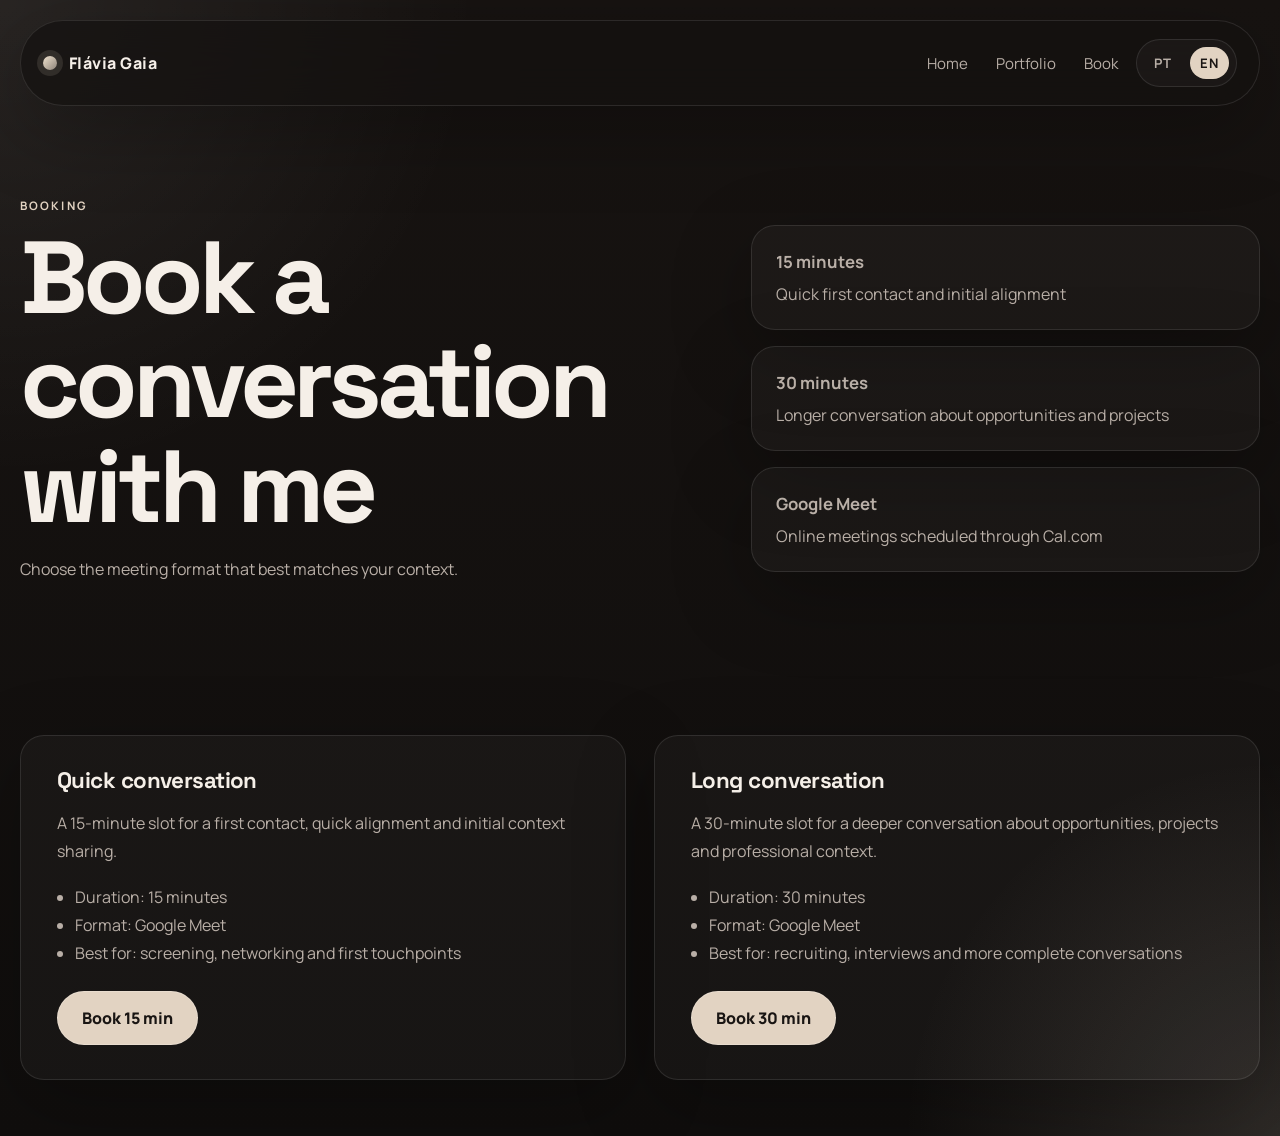
==== agenda-en.html @ 64bf5666 "Add booking pages and CTAs" ====
<!DOCTYPE html>
<html lang="en">
  <head>
    <meta charset="UTF-8" />
    <meta name="viewport" content="width=device-width, initial-scale=1.0" />
    <title>Book a conversation | Flávia Gaia</title>
    <meta
      name="description"
      content="Meeting booking page for conversations with Flávia Gaia."
    />
    <link rel="preconnect" href="https://fonts.googleapis.com" />
    <link rel="preconnect" href="https://fonts.gstatic.com" crossorigin />
    <link
      href="https://fonts.googleapis.com/css2?family=Manrope:wght@400;500;600;700;800&family=Space+Grotesk:wght@500;700&display=swap"
      rel="stylesheet"
    />
    <link rel="stylesheet" href="./styles.css" />
  </head>
  <body class="page-portfolio">
    <div class="page-shell">
      <header class="site-header">
        <a class="brand" href="./index-en.html">
          <span class="brand-mark"></span>
          <span>Flávia Gaia</span>
        </a>

        <button class="menu-button" type="button" aria-expanded="false" aria-controls="site-nav">
          <span></span>
          <span></span>
          <span></span>
        </button>

        <div class="header-actions">
          <nav id="site-nav" class="site-nav">
            <a href="./index-en.html">Home</a>
            <a href="./portfolio-en.html">Portfolio</a>
            <a href="./agenda-en.html">Book</a>
          </nav>
          <div class="lang-switch" aria-label="Language switcher">
            <a class="lang-link" href="./agenda.html">PT</a>
            <a class="lang-link is-active" href="./agenda-en.html">EN</a>
          </div>
        </div>
      </header>

      <main>
        <section class="portfolio-hero reveal">
          <div class="portfolio-intro">
            <p class="eyebrow">Booking</p>
            <h1>Book a conversation with me</h1>
            <p class="lead">
              Choose the meeting format that best matches your context.
            </p>
          </div>

          <div class="portfolio-statboard">
            <div>
              <strong>15 minutes</strong>
              <span>Quick first contact and initial alignment</span>
            </div>
            <div>
              <strong>30 minutes</strong>
              <span>Longer conversation about opportunities and projects</span>
            </div>
            <div>
              <strong>Google Meet</strong>
              <span>Online meetings scheduled through Cal.com</span>
            </div>
          </div>
        </section>

        <section class="section reveal">
          <div class="case-grid agenda-grid">
            <article class="case-card">
              <h3>Quick conversation</h3>
              <p>
                A 15-minute slot for a first contact, quick alignment and
                initial context sharing.
              </p>
              <ul>
                <li>Duration: 15 minutes</li>
                <li>Format: Google Meet</li>
                <li>Best for: screening, networking and first touchpoints</li>
              </ul>
              <div class="card-actions">
                <a
                  class="button button-primary"
                  href="https://cal.com/flavia-gaia/15min"
                  target="_blank"
                  rel="noreferrer"
                >
                  Book 15 min
                </a>
              </div>
            </article>

            <article class="case-card">
              <h3>Long conversation</h3>
              <p>
                A 30-minute slot for a deeper conversation about opportunities,
                projects and professional context.
              </p>
              <ul>
                <li>Duration: 30 minutes</li>
                <li>Format: Google Meet</li>
                <li>Best for: recruiting, interviews and more complete conversations</li>
              </ul>
              <div class="card-actions">
                <a
                  class="button button-primary"
                  href="https://cal.com/flavia-gaia/conversalonga"
                  target="_blank"
                  rel="noreferrer"
                >
                  Book 30 min
                </a>
              </div>
            </article>
          </div>
        </section>
      </main>
    </div>

    <script src="./script.js"></script>
  </body>
</html>
---- styles.css ----
:root {
  --bg: #131110;
  --panel: #1c1918;
  --panel-soft: #24201f;
  --line: rgba(255, 255, 255, 0.1);
  --line-strong: rgba(255, 255, 255, 0.2);
  --text: #f5efe8;
  --muted: #b9afa7;
  --accent: #e2d3c2;
  --accent-strong: #f1e3cf;
  --shadow: 0 24px 80px rgba(0, 0, 0, 0.28);
  --radius-xl: 36px;
  --radius-lg: 24px;
  --radius-md: 18px;
  --max-width: 1240px;
}

* {
  box-sizing: border-box;
}

html {
  scroll-behavior: smooth;
}

body {
  margin: 0;
  font-family: "Manrope", sans-serif;
  background:
    radial-gradient(circle at top left, rgba(255, 255, 255, 0.08), transparent 28%),
    radial-gradient(circle at bottom right, rgba(226, 211, 194, 0.14), transparent 22%),
    linear-gradient(180deg, #171311 0%, #100e0d 100%);
  color: var(--text);
  min-height: 100vh;
}

img {
  max-width: 100%;
  display: block;
}

a {
  color: inherit;
  text-decoration: none;
}

.page-shell {
  width: min(calc(100% - 32px), var(--max-width));
  margin: 0 auto;
  padding-bottom: 56px;
}

.site-header {
  position: sticky;
  top: 20px;
  z-index: 30;
  display: flex;
  align-items: center;
  justify-content: space-between;
  gap: 20px;
  padding: 18px 22px;
  margin-top: 20px;
  border: 1px solid var(--line);
  border-radius: 999px;
  background: rgba(20, 17, 16, 0.72);
  backdrop-filter: blur(22px);
  box-shadow: var(--shadow);
}

.brand {
  display: inline-flex;
  align-items: center;
  gap: 12px;
  font-weight: 800;
  letter-spacing: 0.03em;
}

.brand-mark {
  width: 14px;
  height: 14px;
  border-radius: 50%;
  background: linear-gradient(135deg, var(--accent-strong), #8d8379);
  box-shadow: 0 0 0 6px rgba(226, 211, 194, 0.12);
}

.site-nav {
  display: flex;
  align-items: center;
  gap: 28px;
}

.site-nav a {
  color: var(--muted);
  font-size: 0.94rem;
}

.site-nav a:hover,
.site-nav a:focus-visible {
  color: var(--text);
}

.header-actions {
  display: flex;
  align-items: center;
  gap: 18px;
}

.lang-switch {
  display: inline-flex;
  align-items: center;
  gap: 8px;
  padding: 7px;
  border: 1px solid var(--line);
  border-radius: 999px;
  background: rgba(255, 255, 255, 0.03);
}

.lang-link {
  display: inline-flex;
  align-items: center;
  justify-content: center;
  min-width: 38px;
  min-height: 32px;
  padding: 0 10px;
  border-radius: 999px;
  color: var(--muted);
  font-size: 0.82rem;
  font-weight: 700;
  letter-spacing: 0.08em;
  text-transform: uppercase;
}

.lang-link.is-active {
  background: var(--accent);
  color: #191513;
}

.menu-button {
  display: none;
  width: 46px;
  height: 46px;
  border: 1px solid var(--line);
  border-radius: 50%;
  background: transparent;
  padding: 0;
  cursor: pointer;
}

.menu-button span {
  display: block;
  width: 18px;
  height: 2px;
  margin: 4px auto;
  background: var(--text);
}

.hero,
.portfolio-hero {
  display: grid;
  gap: 42px;
  align-items: center;
  padding: 64px 0 28px;
}

.hero {
  grid-template-columns: minmax(320px, 0.92fr) minmax(340px, 1.08fr);
  min-height: calc(100vh - 140px);
}

.portfolio-hero {
  grid-template-columns: 1.15fr 0.85fr;
  padding-top: 92px;
}

.photo-frame {
  position: relative;
  overflow: hidden;
  border: 1px solid var(--line);
  border-radius: var(--radius-xl);
  background:
    radial-gradient(circle at top, rgba(255, 255, 255, 0.08), transparent 42%),
    linear-gradient(180deg, rgba(255, 255, 255, 0.04), rgba(255, 255, 255, 0.01)),
    #201b18;
  min-height: 640px;
  display: flex;
  align-items: center;
  justify-content: center;
  padding: 40px;
  box-shadow: var(--shadow);
}

.photo-frame img {
  position: relative;
  z-index: 2;
  width: min(100%, 420px);
  aspect-ratio: 1 / 1;
  object-fit: cover;
  object-position: center top;
  border-radius: 50%;
  border: 1px solid rgba(255, 255, 255, 0.1);
  box-shadow:
    0 30px 80px rgba(0, 0, 0, 0.34),
    0 0 0 18px rgba(255, 255, 255, 0.03);
}

.photo-accent {
  position: absolute;
  inset: 50% auto auto 50%;
  width: 420px;
  height: 420px;
  transform: translate(-50%, -50%);
  border-radius: 50%;
  background:
    radial-gradient(circle, rgba(226, 211, 194, 0.18) 0%, rgba(226, 211, 194, 0.06) 45%, transparent 72%);
  z-index: 1;
}

.hero-tagline {
  display: flex;
  flex-wrap: wrap;
  gap: 12px;
  margin-top: 18px;
}

.hero-tagline span,
.portfolio-statboard div {
  border: 1px solid var(--line);
  background: rgba(255, 255, 255, 0.03);
  color: var(--muted);
}

.hero-tagline span {
  border-radius: 999px;
  padding: 10px 16px;
  font-size: 0.88rem;
}

.logo-marquee {
  position: relative;
  overflow: hidden;
  padding: 14px 0;
  border-top: 1px solid var(--line);
  border-bottom: 1px solid var(--line);
  background:
    linear-gradient(90deg, rgba(19, 17, 16, 1) 0%, rgba(19, 17, 16, 0) 8%, rgba(19, 17, 16, 0) 92%, rgba(19, 17, 16, 1) 100%);
}

.logo-track {
  display: flex;
  align-items: center;
  gap: 16px;
  width: max-content;
  animation: marquee-scroll 34s linear infinite;
}

.logo-group {
  display: flex;
  align-items: center;
  gap: 16px;
}

.logo-pill {
  display: inline-flex;
  align-items: center;
  justify-content: center;
  gap: 12px;
  min-height: 62px;
  padding: 14px 20px;
  border: 1px solid var(--line);
  border-radius: 999px;
  background: linear-gradient(180deg, rgba(255, 255, 255, 0.06), rgba(255, 255, 255, 0.02));
  box-shadow: var(--shadow);
  color: var(--text);
  font-size: 0.95rem;
  white-space: nowrap;
}

.logo-pill-brand {
  font-family: "Space Grotesk", sans-serif;
  font-size: 1.08rem;
  font-weight: 700;
  letter-spacing: -0.03em;
}

.brand-langchain {
  color: #c7fff3;
}

.brand-langflow {
  color: #b8f48c;
}

.brand-flowise {
  color: #76e6c7;
}

.brand-autogen {
  color: #8bc6ff;
}

.brand-crewai {
  color: #ffe08a;
}

.brand-n8n {
  color: #ff9b7a;
}

.brand-mcp {
  color: #d3d8ff;
}

.brand-anthropic {
  color: #f2c89a;
}

.brand-codex {
  color: #f3e7d6;
}

.brand-llama {
  color: #ffb780;
}

.brand-gemini {
  color: #9dc0ff;
}

.brand-pydanticai {
  color: #b0ffd2;
}

.brand-kiro {
  color: #b592ff;
}

.brand-antigravity {
  color: #ffd36d;
}

.brand-gcp {
  color: #87b9ff;
}

.brand-vertexai {
  color: #9cb6ff;
}

.brand-kubeflow {
  color: #80ccff;
}

.brand-azure {
  color: #8bc4ff;
}

.brand-aws {
  color: #ffcf74;
}

.brand-databricks {
  color: #ff6b57;
}

.brand-metaflow {
  color: #90f0b6;
}

.brand-spark {
  color: #ffa155;
}

.brand-oracle {
  color: #ff5f5f;
}

.brand-fastapi {
  color: #85f0d0;
}

.brand-flask {
  color: #e8e2d8;
}

.brand-streamlit {
  color: #ff7a70;
}

.brand-pytorch {
  color: #ff8c62;
}

.brand-tensorflow {
  color: #ffb15a;
}

.brand-xgboost {
  color: #9de296;
}

.brand-ocr {
  color: #f5d28b;
}

.brand-prometheus {
  color: #ff9a63;
}

.brand-grafana {
  color: #ffb86b;
}

.brand-uipath {
  color: #f7c86f;
}

@keyframes marquee-scroll {
  from {
    transform: translateX(0);
  }
  to {
    transform: translateX(-50%);
  }
}

@media (prefers-reduced-motion: reduce) {
  .logo-track {
    animation: none;
  }
}

.eyebrow {
  margin: 0 0 12px;
  color: var(--accent);
  text-transform: uppercase;
  letter-spacing: 0.18em;
  font-size: 0.73rem;
  font-weight: 700;
}

h1,
h2,
h3 {
  margin: 0;
  font-family: "Space Grotesk", sans-serif;
  line-height: 1.02;
}

h1 {
  font-size: clamp(3.3rem, 8vw, 6.6rem);
  letter-spacing: -0.05em;
}

h1 span {
  display: block;
  color: var(--accent);
}

h2 {
  font-size: clamp(2rem, 5vw, 3.4rem);
  letter-spacing: -0.035em;
}

h3 {
  font-size: 1.4rem;
  letter-spacing: -0.025em;
}

.lead,
.summary-card p,
.capability-grid p,
.link-card span,
.showcase-copy p,
.contact-panel p,
.case-card p,
.case-card li,
.timeline p,
.interview-card p,
.publication-list p,
.portfolio-intro .lead {
  color: var(--muted);
  line-height: 1.75;
  font-size: 1rem;
}

.hero-actions {
  display: flex;
  flex-wrap: wrap;
  gap: 14px;
  margin-top: 30px;
  align-items: center;
}

.card-actions {
  display: flex;
  flex-wrap: wrap;
  gap: 12px;
  margin-top: 24px;
}

.button {
  display: inline-flex;
  align-items: center;
  justify-content: center;
  min-height: 54px;
  padding: 0 24px;
  border-radius: 999px;
  border: 1px solid var(--line-strong);
  transition: transform 160ms ease, border-color 160ms ease, background 160ms ease;
}

.button:hover,
.button:focus-visible {
  transform: translateY(-2px);
  border-color: rgba(255, 255, 255, 0.32);
}

.button-primary {
  background: var(--accent);
  color: #191513;
  font-weight: 800;
}

.button-secondary {
  background: rgba(255, 255, 255, 0.02);
}

.impact-grid,
.summary-panel,
.capability-grid,
.links-grid,
.interview-grid,
.publication-list,
.case-grid,
.experience-grid,
.credentials-grid,
.badge-wall {
  display: grid;
  gap: 18px;
}

.impact-grid {
  grid-template-columns: repeat(3, minmax(0, 1fr));
  margin-top: 38px;
}

.impact-grid div,
.summary-card,
.link-card,
.showcase-list div,
.portfolio-statboard div,
.case-card,
.experience-card,
.credential-card,
.interview-card,
.publication-list article,
.timeline article {
  border: 1px solid var(--line);
  background: rgba(255, 255, 255, 0.03);
  border-radius: var(--radius-lg);
  box-shadow: var(--shadow);
}

.impact-grid div {
  padding: 22px;
}

.impact-grid dt {
  font-size: 0.76rem;
  text-transform: uppercase;
  color: var(--accent);
  letter-spacing: 0.12em;
  margin-bottom: 10px;
}

.impact-grid dd {
  margin: 0;
  font-weight: 700;
  line-height: 1.45;
}

.section {
  padding: 108px 0 0;
}

.section-heading {
  max-width: 760px;
  margin-bottom: 40px;
}

.split-section {
  display: grid;
  grid-template-columns: 0.8fr 1.2fr;
  gap: 30px;
}

.summary-panel {
  grid-template-columns: repeat(3, minmax(0, 1fr));
}

.summary-card,
.case-card,
.interview-card,
.publication-list article,
.timeline article,
.showcase-list div {
  padding: 28px;
}

.card-index {
  display: inline-flex;
  margin-bottom: 18px;
  color: var(--accent);
  font-size: 0.85rem;
  font-weight: 800;
  letter-spacing: 0.16em;
}

.project-proof {
  display: block;
  width: 100%;
  aspect-ratio: 16 / 10;
  object-fit: cover;
  object-position: top center;
  margin-bottom: 22px;
  border: 1px solid var(--line);
  border-radius: 22px;
  background: rgba(255, 255, 255, 0.03);
  box-shadow: var(--shadow);
}

.page-portfolio .case-grid {
  grid-template-columns: 1fr;
  gap: 28px;
}

.page-portfolio .case-card {
  padding: 34px 36px;
}

.portfolio-cta {
  margin-top: 22px;
}

.page-portfolio .agenda-grid {
  grid-template-columns: repeat(2, minmax(0, 1fr));
}

.page-portfolio .project-proof {
  aspect-ratio: 16 / 8;
  margin-bottom: 26px;
}

.page-portfolio .project-proof-contain {
  object-fit: contain;
  object-position: center;
  padding: 10px;
  background: rgba(255, 255, 255, 0.015);
}

.section-note {
  max-width: 720px;
  margin: 10px 0 0;
  color: var(--muted);
}

.compact-heading {
  margin-top: 44px;
}

.cluster-grid {
  display: grid;
  grid-template-columns: repeat(3, minmax(0, 1fr));
  gap: 24px;
  margin-top: 18px;
}

.cluster-card {
  padding: 28px;
  border: 1px solid var(--line);
  border-radius: var(--radius-lg);
  background: rgba(255, 255, 255, 0.025);
  box-shadow: var(--shadow);
}

.cluster-card h4 {
  margin-bottom: 10px;
  font-size: 1.15rem;
}

.cluster-card > p {
  margin: 0 0 20px;
  color: var(--muted);
}

.mini-project-list {
  display: grid;
  gap: 16px;
}

.mini-project {
  padding-top: 16px;
  border-top: 1px solid rgba(255, 255, 255, 0.08);
}

.mini-project:first-child {
  padding-top: 0;
  border-top: 0;
}

.mini-project h5 {
  margin: 0 0 8px;
  font-size: 1rem;
}

.mini-project p {
  margin: 0 0 10px;
  color: var(--muted);
  line-height: 1.6;
  font-size: 0.94rem;
}

.mini-project a {
  color: var(--text);
  font-size: 0.9rem;
  text-decoration: underline;
  text-underline-offset: 0.18em;
}

.proof-grid {
  display: grid;
  grid-template-columns: repeat(2, minmax(0, 1fr));
  gap: 18px;
  margin-bottom: 26px;
}

.proof-grid .project-proof {
  margin-bottom: 0;
}

.dark-panel {
  padding: 42px;
  border: 1px solid var(--line);
  border-radius: var(--radius-xl);
  background: linear-gradient(180deg, rgba(255, 255, 255, 0.04), rgba(255, 255, 255, 0.02));
}

.panel-header {
  max-width: 980px;
  margin-bottom: 40px;
}

.panel-header h2 {
  max-width: 1120px;
  line-height: 0.98;
}

.dark-panel .capability-grid {
  margin-top: 8px;
}

.capability-grid,
.links-grid,
.case-grid,
.interview-grid,
.publication-list,
.experience-grid,
.credentials-grid {
  grid-template-columns: repeat(2, minmax(0, 1fr));
}

.section-heading + .summary-panel,
.section-heading + .experience-grid,
.section-heading + .case-grid,
.section-heading + .publication-list,
.section-heading + .links-grid,
.section-heading + .interview-grid,
.section-heading + .credentials-grid,
.panel-header + .capability-grid,
.panel-header + .certification-showcase {
  margin-top: 10px;
}

.capability-grid article,
.experience-card,
.credential-card {
  padding: 28px;
}

.certification-showcase {
  display: grid;
  grid-template-columns: 0.95fr 1.05fr;
  gap: 26px;
  align-items: stretch;
}

.badge-wall {
  grid-template-columns: 1fr;
}

.badge-card {
  display: flex;
  align-items: center;
  gap: 18px;
  min-height: 128px;
  padding: 18px;
  border: 1px solid var(--line);
  border-radius: var(--radius-lg);
  background: rgba(255, 255, 255, 0.025);
  box-shadow: var(--shadow);
}

.badge-card img {
  width: 88px;
  height: 88px;
  flex: 0 0 88px;
  object-fit: contain;
  border-radius: 20px;
  filter: saturate(1.02) contrast(1.02);
}

.badge-copy h3 {
  margin-bottom: 8px;
  font-size: 1.08rem;
}

.badge-copy p {
  margin: 0;
  color: var(--muted);
  line-height: 1.6;
  font-size: 0.94rem;
}

.certifications-grid {
  align-content: start;
}

.capability-grid article {
  padding: 30px 28px;
  border: 1px solid var(--line);
  border-radius: var(--radius-lg);
  background: rgba(255, 255, 255, 0.025);
}

.certification-feature-card {
  position: relative;
  overflow: hidden;
}

.certification-feature-brand {
  display: flex;
  align-items: flex-start;
  margin-bottom: 22px;
}

.certification-feature-brand img {
  width: 176px;
  max-width: 100%;
  height: auto;
  object-fit: contain;
  flex: 0 0 auto;
}

.school-card {
  position: relative;
}

.link-card {
  padding: 26px;
}

.link-card strong {
  display: block;
  margin-bottom: 10px;
  font-size: 1.12rem;
}

.showcase {
  display: grid;
  grid-template-columns: 1fr 0.72fr;
  gap: 28px;
  align-items: start;
}

.showcase-list {
  display: grid;
  gap: 16px;
}

.showcase-list span {
  display: inline-block;
  margin-bottom: 14px;
  color: var(--accent);
  font-size: 0.8rem;
  letter-spacing: 0.14em;
}

.contact-panel {
  padding: 34px;
  margin-top: 88px;
  border: 1px solid var(--line);
  border-radius: var(--radius-xl);
  background:
    linear-gradient(135deg, rgba(226, 211, 194, 0.09), rgba(255, 255, 255, 0.03)),
    rgba(255, 255, 255, 0.02);
}

.portfolio-statboard {
  display: grid;
  gap: 16px;
}

.portfolio-statboard div strong {
  display: block;
  margin-bottom: 10px;
  font-size: 1.05rem;
}

.portfolio-statboard div {
  padding: 24px;
}

.case-card ul {
  margin: 18px 0 0;
  padding-left: 18px;
}

.timeline {
  position: relative;
  display: grid;
  gap: 18px;
}

.timeline::before {
  content: "";
  position: absolute;
  left: 14px;
  top: 0;
  bottom: 0;
  width: 1px;
  background: var(--line-strong);
}

.timeline article {
  position: relative;
  padding-left: 54px;
}

.timeline article::before {
  content: "";
  position: absolute;
  left: 8px;
  top: 30px;
  width: 13px;
  height: 13px;
  border-radius: 50%;
  background: var(--accent);
  box-shadow: 0 0 0 8px rgba(226, 211, 194, 0.08);
}

.timeline span {
  display: inline-block;
  margin-bottom: 10px;
  color: var(--accent);
  font-size: 0.82rem;
  letter-spacing: 0.12em;
  text-transform: uppercase;
}

.publication-list article strong {
  display: block;
  margin-bottom: 8px;
}

.reveal {
  opacity: 0;
  transform: translateY(24px);
  transition: opacity 700ms ease, transform 700ms ease;
}

.reveal.delay-1 {
  transition-delay: 120ms;
}

.reveal.is-visible {
  opacity: 1;
  transform: translateY(0);
}

.page-portfolio .reveal,
.page-portfolio .reveal.is-visible {
  opacity: 1;
  transform: none;
}

@media (max-width: 1080px) {
  .hero,
  .portfolio-hero,
  .split-section,
  .showcase,
  .certification-showcase {
    grid-template-columns: 1fr;
  }

  .summary-panel,
  .capability-grid,
  .links-grid,
  .case-grid,
  .agenda-grid,
  .cluster-grid,
  .interview-grid,
  .publication-list,
  .experience-grid,
  .credentials-grid,
  .badge-wall {
    grid-template-columns: 1fr;
  }

  .hero {
    min-height: auto;
    padding-top: 36px;
  }

  .photo-frame {
    min-height: 520px;
    padding: 28px;
  }

  .proof-grid {
    grid-template-columns: 1fr;
  }
}

@media (max-width: 760px) {
  .page-shell {
    width: min(calc(100% - 22px), var(--max-width));
  }

  .site-header {
    padding: 16px 18px;
    border-radius: 30px;
  }

  .menu-button {
    display: block;
  }

  .site-nav {
    position: absolute;
    top: calc(100% + 12px);
    right: 0;
    left: 0;
    display: none;
    flex-direction: column;
    align-items: flex-start;
    gap: 14px;
    padding: 18px;
    border: 1px solid var(--line);
    border-radius: 24px;
    background: rgba(18, 15, 14, 0.96);
  }

  .site-nav.is-open {
    display: flex;
  }

  .header-actions {
    margin-left: auto;
  }

  .lang-switch {
    margin-left: 12px;
  }

  .logo-pill {
    padding: 12px 15px;
    min-height: 56px;
    font-size: 0.88rem;
  }

  h1 {
    font-size: clamp(2.6rem, 16vw, 4.4rem);
  }

  .impact-grid {
    grid-template-columns: 1fr;
  }

  .contact-panel,
  .dark-panel,
  .summary-card,
  .case-card,
  .experience-card,
  .credential-card,
  .badge-card,
  .interview-card,
  .publication-list article,
  .timeline article,
  .link-card,
  .showcase-list div,
  .portfolio-statboard div {
    padding: 22px;
  }

  .badge-card {
    align-items: flex-start;
  }

  .badge-card img {
    width: 74px;
    height: 74px;
    flex-basis: 74px;
  }
}
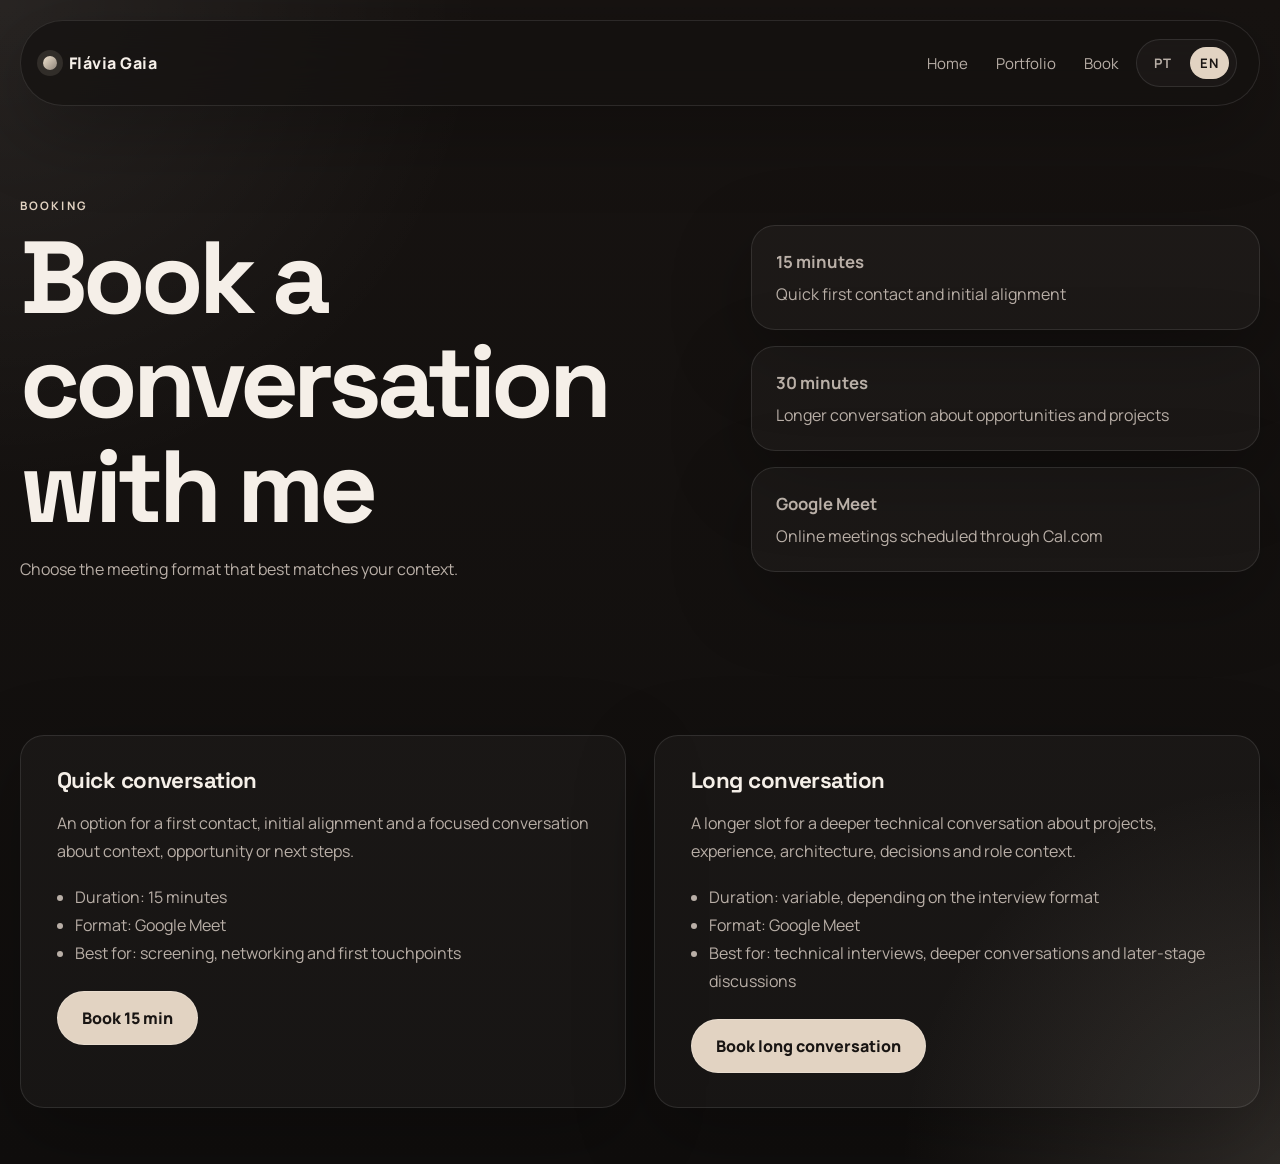
==== commit 49e2af92: "Refine booking page copy" ====
--- a/agenda-en.html
+++ b/agenda-en.html
@@ -74,8 +74,8 @@
             <article class="case-card">
               <h3>Quick conversation</h3>
               <p>
-                A 15-minute slot for a first contact, quick alignment and
-                initial context sharing.
+                An option for a first contact, initial alignment and a focused
+                conversation about context, opportunity or next steps.
               </p>
               <ul>
                 <li>Duration: 15 minutes</li>
@@ -97,13 +97,13 @@
             <article class="case-card">
               <h3>Long conversation</h3>
               <p>
-                A 30-minute slot for a deeper conversation about opportunities,
-                projects and professional context.
+                A longer slot for a deeper technical conversation about
+                projects, experience, architecture, decisions and role context.
               </p>
               <ul>
-                <li>Duration: 30 minutes</li>
+                <li>Duration: variable, depending on the interview format</li>
                 <li>Format: Google Meet</li>
-                <li>Best for: recruiting, interviews and more complete conversations</li>
+                <li>Best for: technical interviews, deeper conversations and later-stage discussions</li>
               </ul>
               <div class="card-actions">
                 <a
@@ -112,7 +112,7 @@
                   target="_blank"
                   rel="noreferrer"
                 >
-                  Book 30 min
+                  Book long conversation
                 </a>
               </div>
             </article>
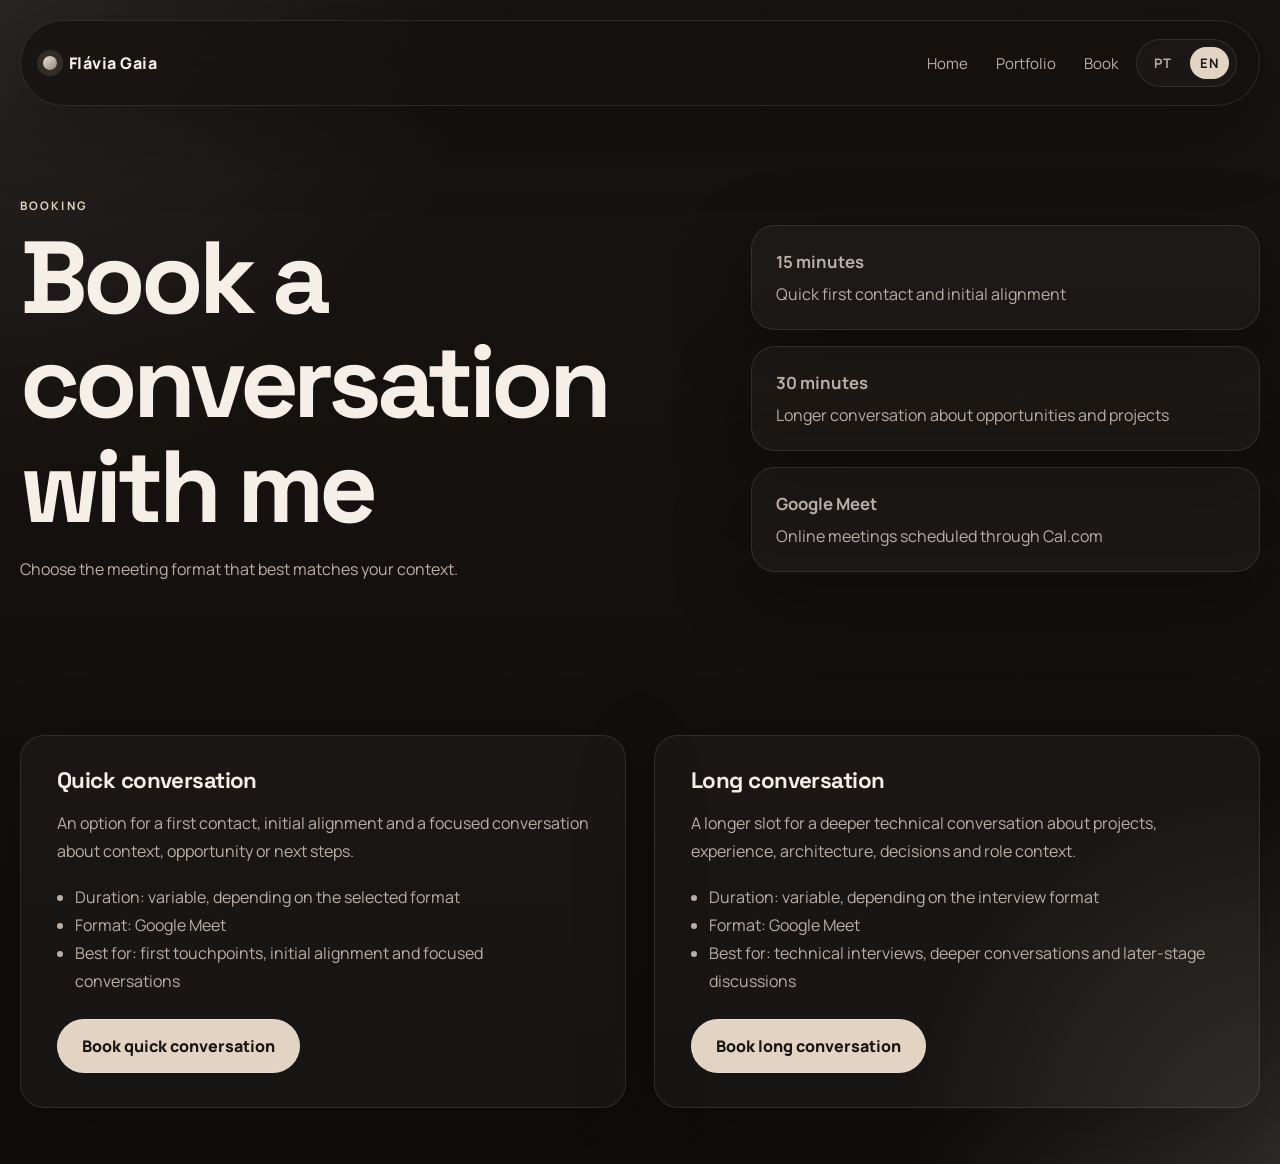
==== commit 27373c2c: "Adjust quick booking copy" ====
--- a/agenda-en.html
+++ b/agenda-en.html
@@ -78,9 +78,9 @@
                 conversation about context, opportunity or next steps.
               </p>
               <ul>
-                <li>Duration: 15 minutes</li>
+                <li>Duration: variable, depending on the selected format</li>
                 <li>Format: Google Meet</li>
-                <li>Best for: screening, networking and first touchpoints</li>
+                <li>Best for: first touchpoints, initial alignment and focused conversations</li>
               </ul>
               <div class="card-actions">
                 <a
@@ -89,7 +89,7 @@
                   target="_blank"
                   rel="noreferrer"
                 >
-                  Book 15 min
+                  Book quick conversation
                 </a>
               </div>
             </article>
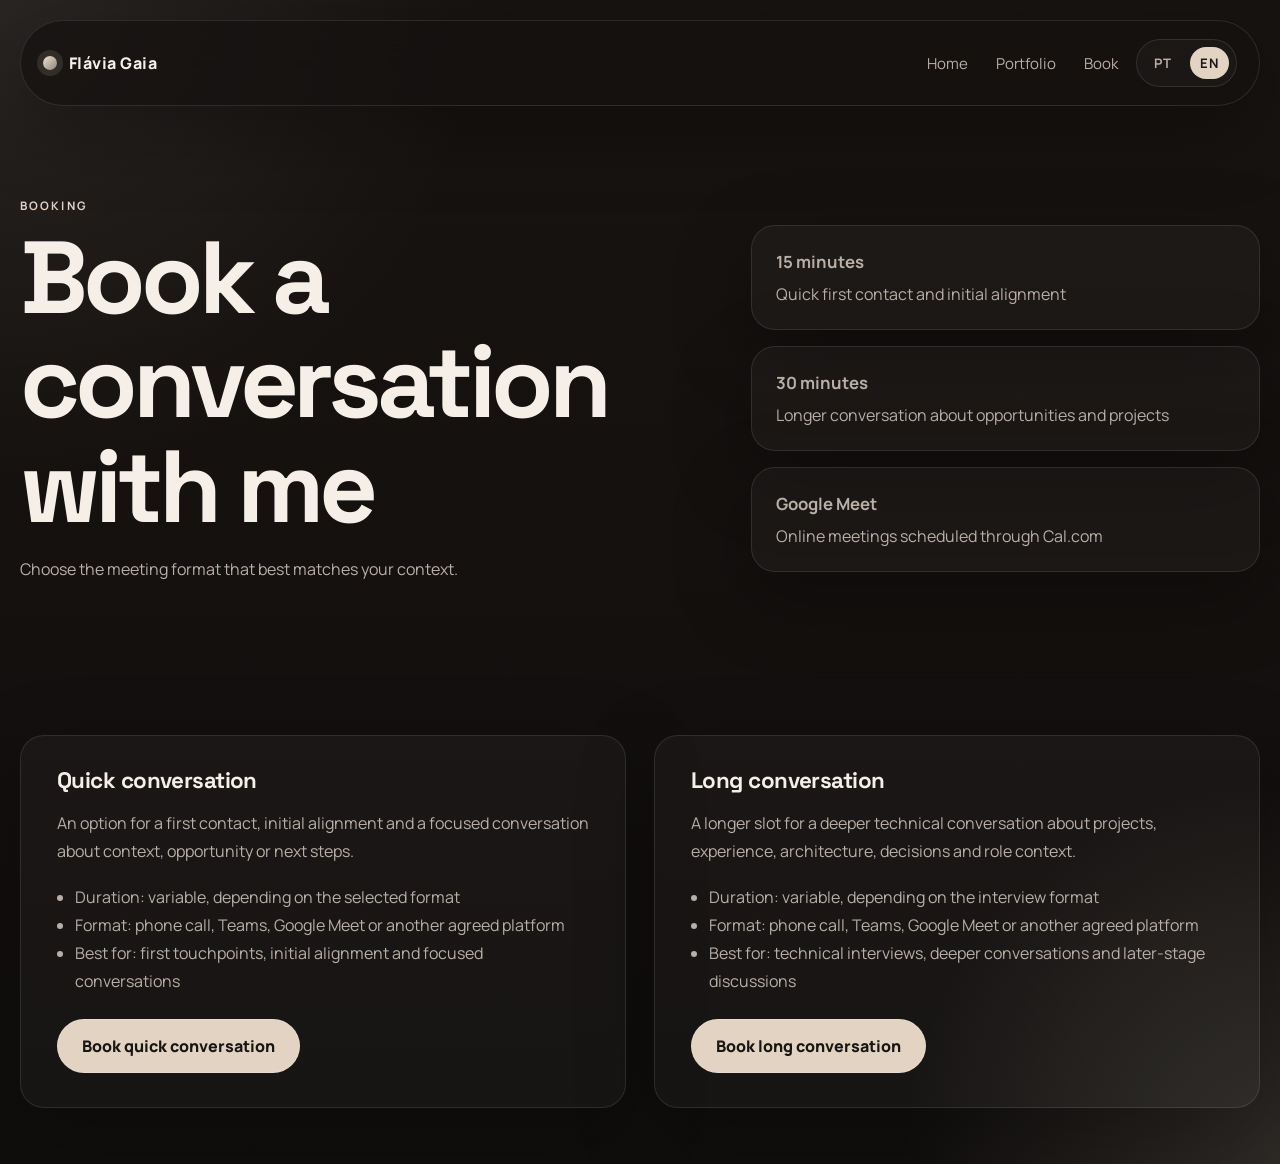
==== commit a3d5f80d: "Generalize meeting platforms in booking page" ====
--- a/agenda-en.html
+++ b/agenda-en.html
@@ -79,7 +79,7 @@
               </p>
               <ul>
                 <li>Duration: variable, depending on the selected format</li>
-                <li>Format: Google Meet</li>
+                <li>Format: phone call, Teams, Google Meet or another agreed platform</li>
                 <li>Best for: first touchpoints, initial alignment and focused conversations</li>
               </ul>
               <div class="card-actions">
@@ -102,7 +102,7 @@
               </p>
               <ul>
                 <li>Duration: variable, depending on the interview format</li>
-                <li>Format: Google Meet</li>
+                <li>Format: phone call, Teams, Google Meet or another agreed platform</li>
                 <li>Best for: technical interviews, deeper conversations and later-stage discussions</li>
               </ul>
               <div class="card-actions">
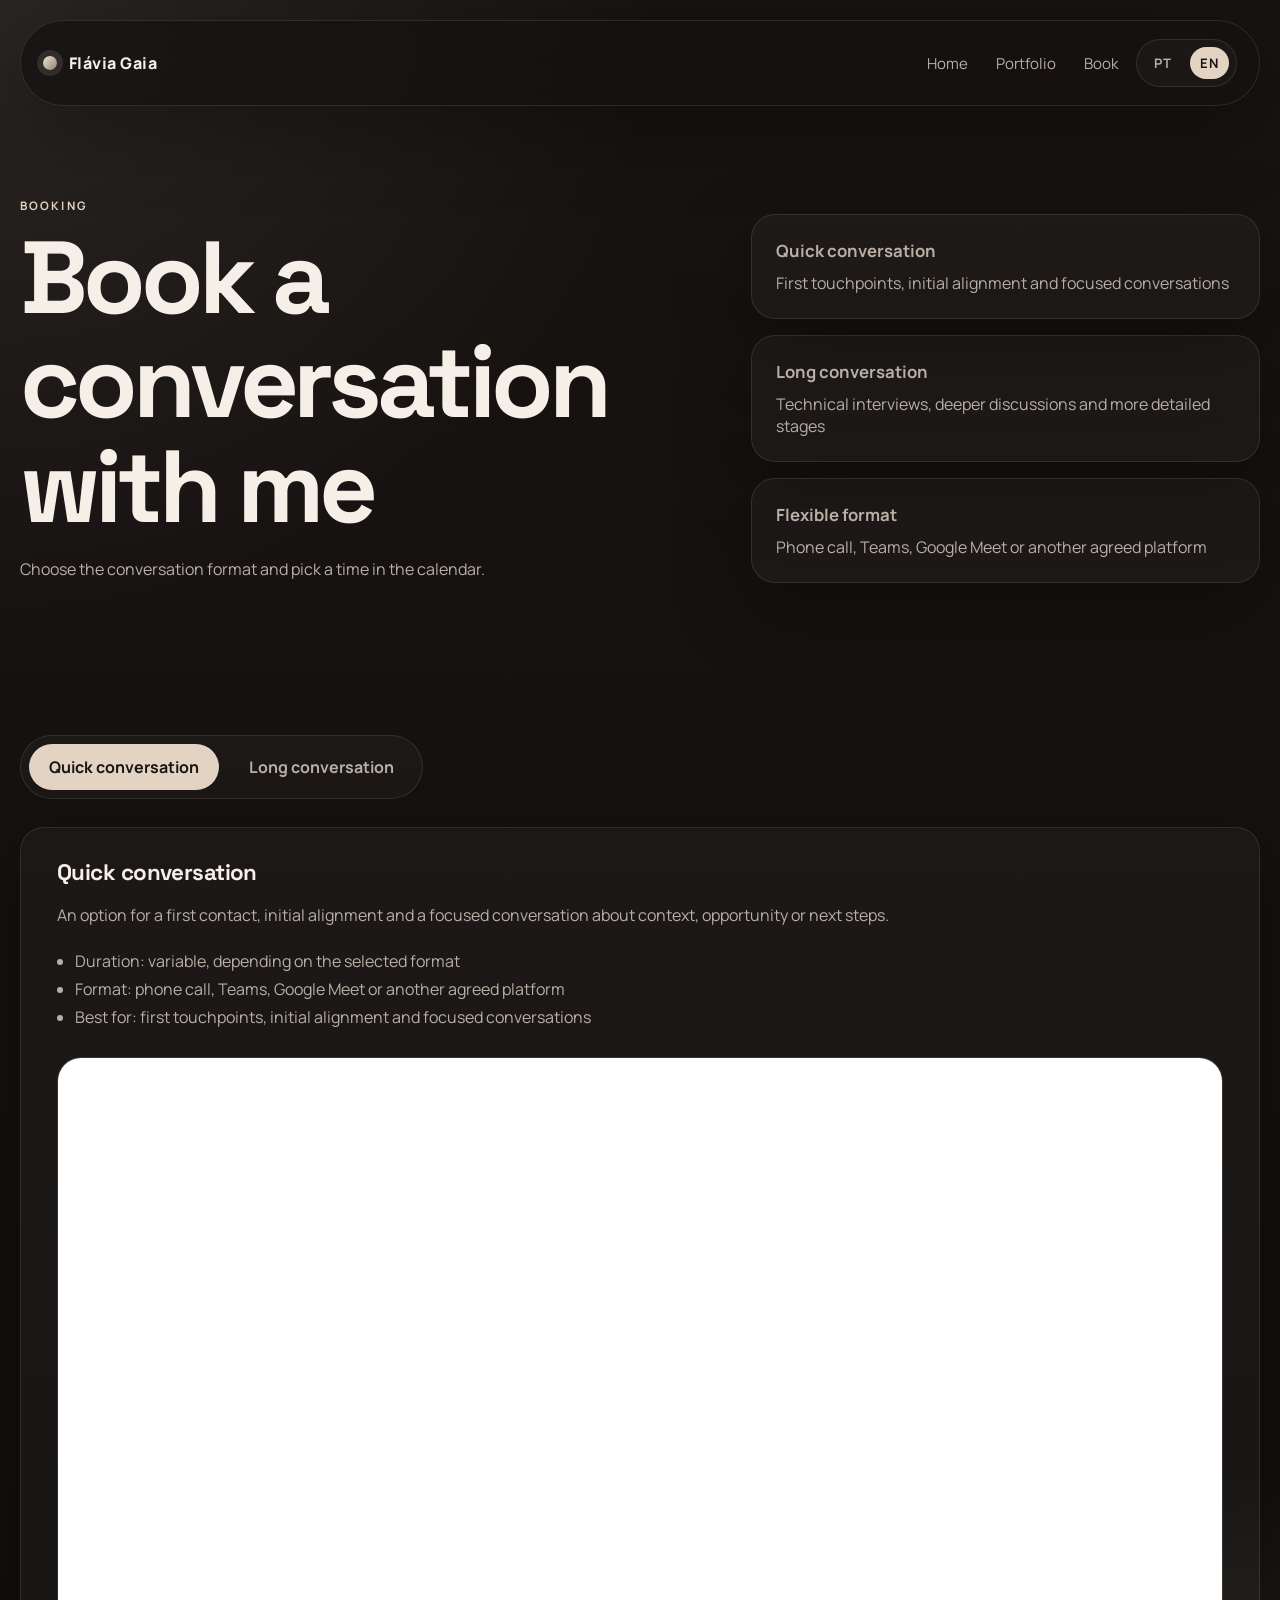
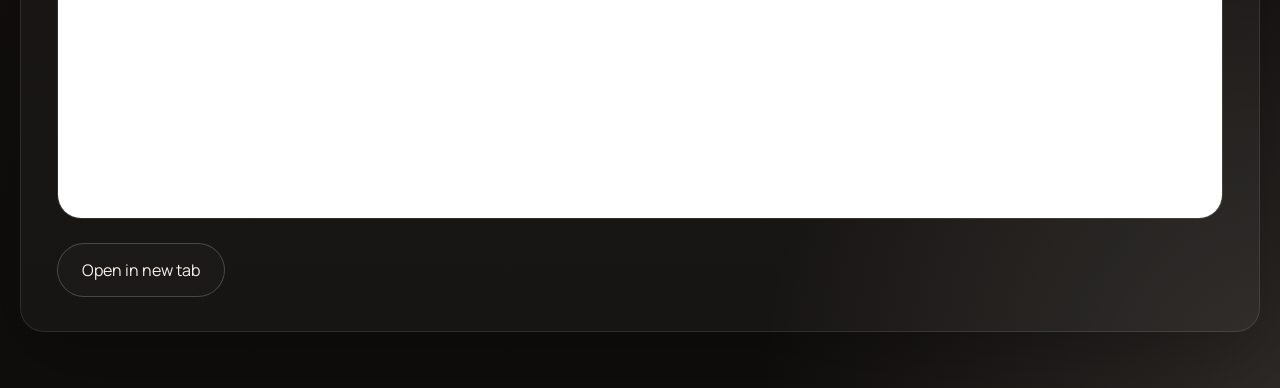
==== commit f4defd6a: "Embed Cal.com booking in agenda pages" ====
--- a/agenda-en.html
+++ b/agenda-en.html
@@ -49,29 +49,48 @@
             <p class="eyebrow">Booking</p>
             <h1>Book a conversation with me</h1>
             <p class="lead">
-              Choose the meeting format that best matches your context.
+              Choose the conversation format and pick a time in the calendar.
             </p>
           </div>
 
           <div class="portfolio-statboard">
             <div>
-              <strong>15 minutes</strong>
-              <span>Quick first contact and initial alignment</span>
+              <strong>Quick conversation</strong>
+              <span>First touchpoints, initial alignment and focused conversations</span>
             </div>
             <div>
-              <strong>30 minutes</strong>
-              <span>Longer conversation about opportunities and projects</span>
+              <strong>Long conversation</strong>
+              <span>Technical interviews, deeper discussions and more detailed stages</span>
             </div>
             <div>
-              <strong>Google Meet</strong>
-              <span>Online meetings scheduled through Cal.com</span>
+              <strong>Flexible format</strong>
+              <span>Phone call, Teams, Google Meet or another agreed platform</span>
             </div>
           </div>
         </section>
 
         <section class="section reveal">
-          <div class="case-grid agenda-grid">
-            <article class="case-card">
+          <div class="booking-switch" role="tablist" aria-label="Conversation type">
+            <button
+              class="booking-tab is-active"
+              type="button"
+              data-booking-target="quick"
+              aria-selected="true"
+            >
+              Quick conversation
+            </button>
+            <button
+              class="booking-tab"
+              type="button"
+              data-booking-target="long"
+              aria-selected="false"
+            >
+              Long conversation
+            </button>
+          </div>
+
+          <div class="booking-panel is-active" id="booking-quick">
+            <article class="case-card booking-card">
               <h3>Quick conversation</h3>
               <p>
                 An option for a first contact, initial alignment and a focused
@@ -82,37 +101,55 @@
                 <li>Format: phone call, Teams, Google Meet or another agreed platform</li>
                 <li>Best for: first touchpoints, initial alignment and focused conversations</li>
               </ul>
+              <div class="booking-embed">
+                <iframe
+                  title="Quick conversation booking"
+                  src="https://cal.com/flavia-gaia/15min?embed=true"
+                  loading="lazy"
+                  frameborder="0"
+                ></iframe>
+              </div>
               <div class="card-actions">
                 <a
-                  class="button button-primary"
+                  class="button button-secondary"
                   href="https://cal.com/flavia-gaia/15min"
                   target="_blank"
                   rel="noreferrer"
                 >
-                  Book quick conversation
+                  Open in new tab
                 </a>
               </div>
             </article>
+          </div>
 
-            <article class="case-card">
+          <div class="booking-panel" id="booking-long">
+            <article class="case-card booking-card">
               <h3>Long conversation</h3>
               <p>
-                A longer slot for a deeper technical conversation about
-                projects, experience, architecture, decisions and role context.
+                A deeper technical conversation about projects, experience,
+                architecture, decisions and role context.
               </p>
               <ul>
                 <li>Duration: variable, depending on the interview format</li>
                 <li>Format: phone call, Teams, Google Meet or another agreed platform</li>
                 <li>Best for: technical interviews, deeper conversations and later-stage discussions</li>
               </ul>
+              <div class="booking-embed">
+                <iframe
+                  title="Long conversation booking"
+                  src="https://cal.com/flavia-gaia/conversalonga?embed=true"
+                  loading="lazy"
+                  frameborder="0"
+                ></iframe>
+              </div>
               <div class="card-actions">
                 <a
-                  class="button button-primary"
+                  class="button button-secondary"
                   href="https://cal.com/flavia-gaia/conversalonga"
                   target="_blank"
                   rel="noreferrer"
                 >
-                  Book long conversation
+                  Open in new tab
                 </a>
               </div>
             </article>
@@ -122,5 +159,25 @@
     </div>
 
     <script src="./script.js"></script>
+    <script>
+      const bookingTabs = document.querySelectorAll(".booking-tab");
+      const bookingPanels = document.querySelectorAll(".booking-panel");
+
+      bookingTabs.forEach((tab) => {
+        tab.addEventListener("click", () => {
+          const target = tab.dataset.bookingTarget;
+
+          bookingTabs.forEach((button) => {
+            const active = button === tab;
+            button.classList.toggle("is-active", active);
+            button.setAttribute("aria-selected", active ? "true" : "false");
+          });
+
+          bookingPanels.forEach((panel) => {
+            panel.classList.toggle("is-active", panel.id === `booking-${target}`);
+          });
+        });
+      });
+    </script>
   </body>
 </html>
--- a/styles.css
+++ b/styles.css
@@ -646,6 +646,62 @@
   grid-template-columns: repeat(2, minmax(0, 1fr));
 }
 
+.booking-switch {
+  display: inline-flex;
+  gap: 10px;
+  padding: 8px;
+  border: 1px solid var(--line);
+  border-radius: 999px;
+  background: rgba(255, 255, 255, 0.03);
+  margin-bottom: 28px;
+}
+
+.booking-tab {
+  min-height: 46px;
+  padding: 0 20px;
+  border: 0;
+  border-radius: 999px;
+  background: transparent;
+  color: var(--muted);
+  font: inherit;
+  font-weight: 700;
+  cursor: pointer;
+}
+
+.booking-tab.is-active {
+  background: var(--accent);
+  color: #191513;
+}
+
+.booking-panel {
+  display: none;
+}
+
+.booking-panel.is-active {
+  display: block;
+}
+
+.booking-card {
+  padding-bottom: 22px;
+}
+
+.booking-embed {
+  margin-top: 26px;
+  border: 1px solid var(--line);
+  border-radius: 24px;
+  overflow: hidden;
+  background: rgba(255, 255, 255, 0.02);
+  min-height: 760px;
+}
+
+.booking-embed iframe {
+  display: block;
+  width: 100%;
+  min-height: 760px;
+  border: 0;
+  background: #fff;
+}
+
 .page-portfolio .project-proof {
   aspect-ratio: 16 / 8;
   margin-bottom: 26px;
@@ -1028,6 +1084,13 @@
 
   .proof-grid {
     grid-template-columns: 1fr;
+  }
+
+  .booking-switch {
+    width: 100%;
+    display: grid;
+    grid-template-columns: 1fr;
+    border-radius: 26px;
   }
 }
 
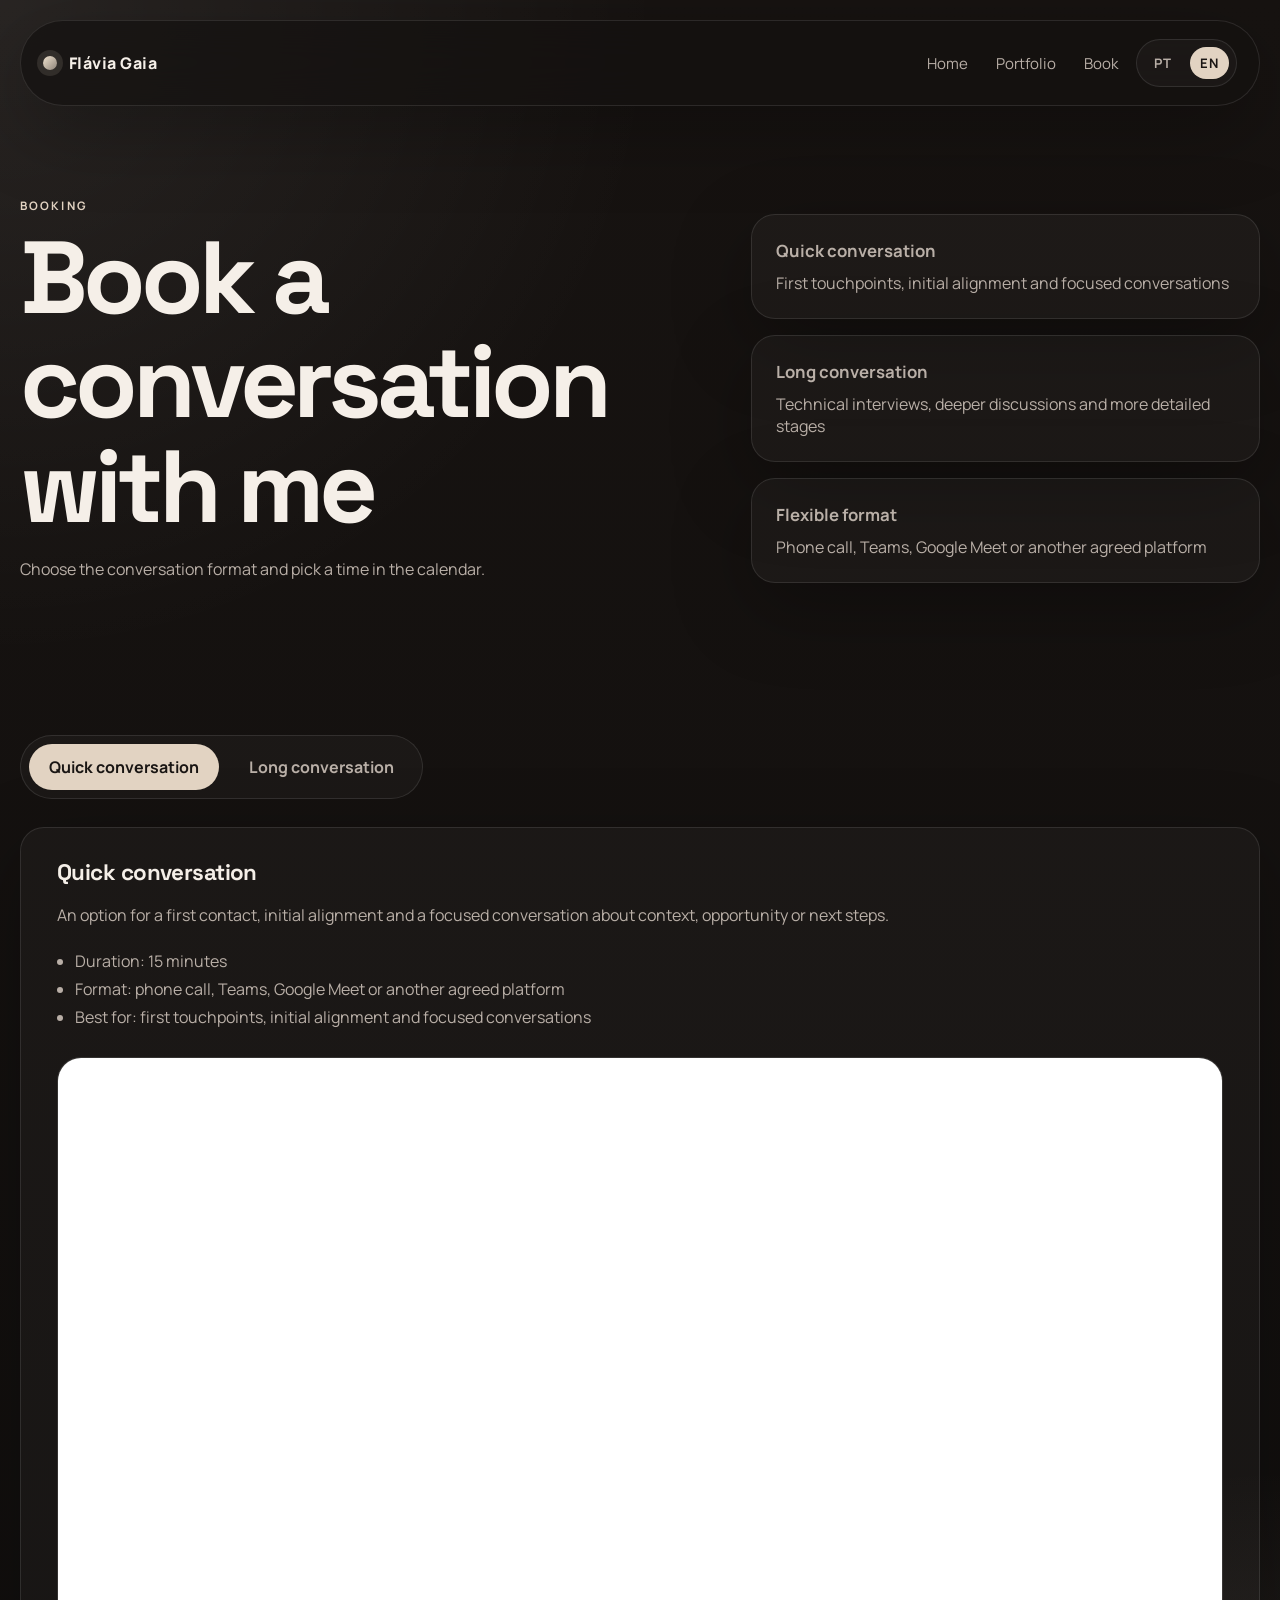
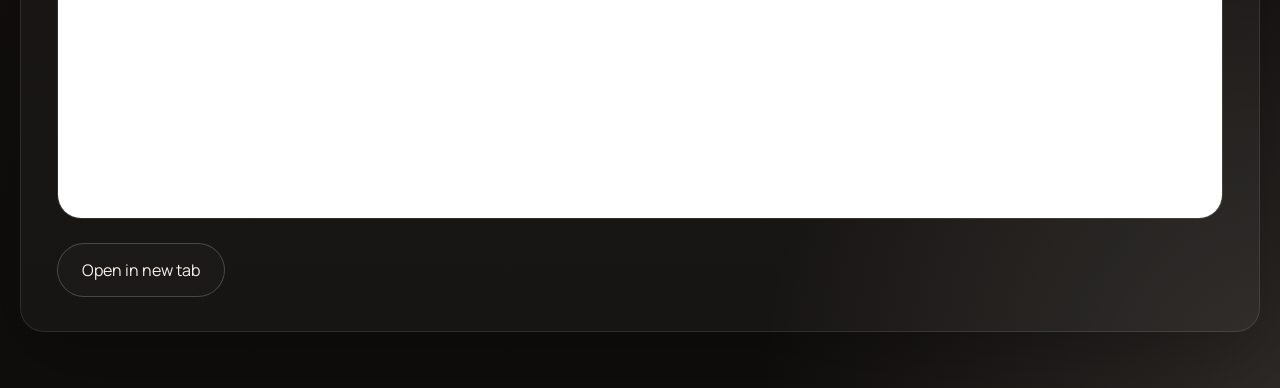
==== commit fc5fb756: "Melhorias de SEO, experiência com impactos e projetos em destaque" ====
--- a/agenda-en.html
+++ b/agenda-en.html
@@ -6,8 +6,23 @@
     <title>Book a conversation | Flávia Gaia</title>
     <meta
       name="description"
-      content="Meeting booking page for conversations with Flávia Gaia."
+      content="Book a quick chat or an in-depth technical conversation with Flávia Gaia, Senior Data Scientist."
     />
+    <link rel="canonical" href="https://flaviaga.ia.br/agenda-en.html" />
+    <link rel="alternate" hreflang="pt-BR" href="https://flaviaga.ia.br/agenda.html" />
+    <link rel="alternate" hreflang="en" href="https://flaviaga.ia.br/agenda-en.html" />
+    <link rel="alternate" hreflang="x-default" href="https://flaviaga.ia.br/agenda.html" />
+    <meta property="og:type" content="website" />
+    <meta property="og:url" content="https://flaviaga.ia.br/agenda-en.html" />
+    <meta property="og:title" content="Book a conversation | Flávia Gaia" />
+    <meta
+      property="og:description"
+      content="Book a quick chat or an in-depth technical conversation with Flávia Gaia, Senior Data Scientist."
+    />
+    <meta property="og:image" content="https://flaviaga.ia.br/profile.png" />
+    <meta property="og:locale" content="en_US" />
+    <meta property="og:site_name" content="Flávia Gaia" />
+    <meta name="twitter:card" content="summary" />
     <link rel="preconnect" href="https://fonts.googleapis.com" />
     <link rel="preconnect" href="https://fonts.gstatic.com" crossorigin />
     <link
@@ -97,7 +112,7 @@
                 conversation about context, opportunity or next steps.
               </p>
               <ul>
-                <li>Duration: variable, depending on the selected format</li>
+                <li>Duration: 15 minutes</li>
                 <li>Format: phone call, Teams, Google Meet or another agreed platform</li>
                 <li>Best for: first touchpoints, initial alignment and focused conversations</li>
               </ul>
@@ -130,7 +145,7 @@
                 architecture, decisions and role context.
               </p>
               <ul>
-                <li>Duration: variable, depending on the interview format</li>
+                <li>Duration: extended, shown in the calendar when you pick a time</li>
                 <li>Format: phone call, Teams, Google Meet or another agreed platform</li>
                 <li>Best for: technical interviews, deeper conversations and later-stage discussions</li>
               </ul>
--- a/styles.css
+++ b/styles.css
@@ -724,6 +724,36 @@
   margin-top: 44px;
 }
 
+.portfolio-map-grid {
+  display: grid;
+  grid-template-columns: repeat(4, minmax(0, 1fr));
+  gap: 16px;
+  margin-top: 18px;
+}
+
+.map-chip {
+  display: flex;
+  align-items: center;
+  justify-content: center;
+  min-height: 72px;
+  padding: 18px 22px;
+  border: 1px solid var(--line);
+  border-radius: 999px;
+  background: rgba(255, 255, 255, 0.03);
+  color: var(--text);
+  text-align: center;
+  text-decoration: none;
+  font-weight: 600;
+  line-height: 1.35;
+  transition: transform 180ms ease, border-color 180ms ease, background 180ms ease;
+}
+
+.map-chip:hover {
+  transform: translateY(-2px);
+  border-color: rgba(255, 255, 255, 0.18);
+  background: rgba(255, 255, 255, 0.06);
+}
+
 .cluster-grid {
   display: grid;
   grid-template-columns: repeat(3, minmax(0, 1fr));
@@ -1062,6 +1092,7 @@
   .capability-grid,
   .links-grid,
   .case-grid,
+  .portfolio-map-grid,
   .agenda-grid,
   .cluster-grid,
   .interview-grid,
